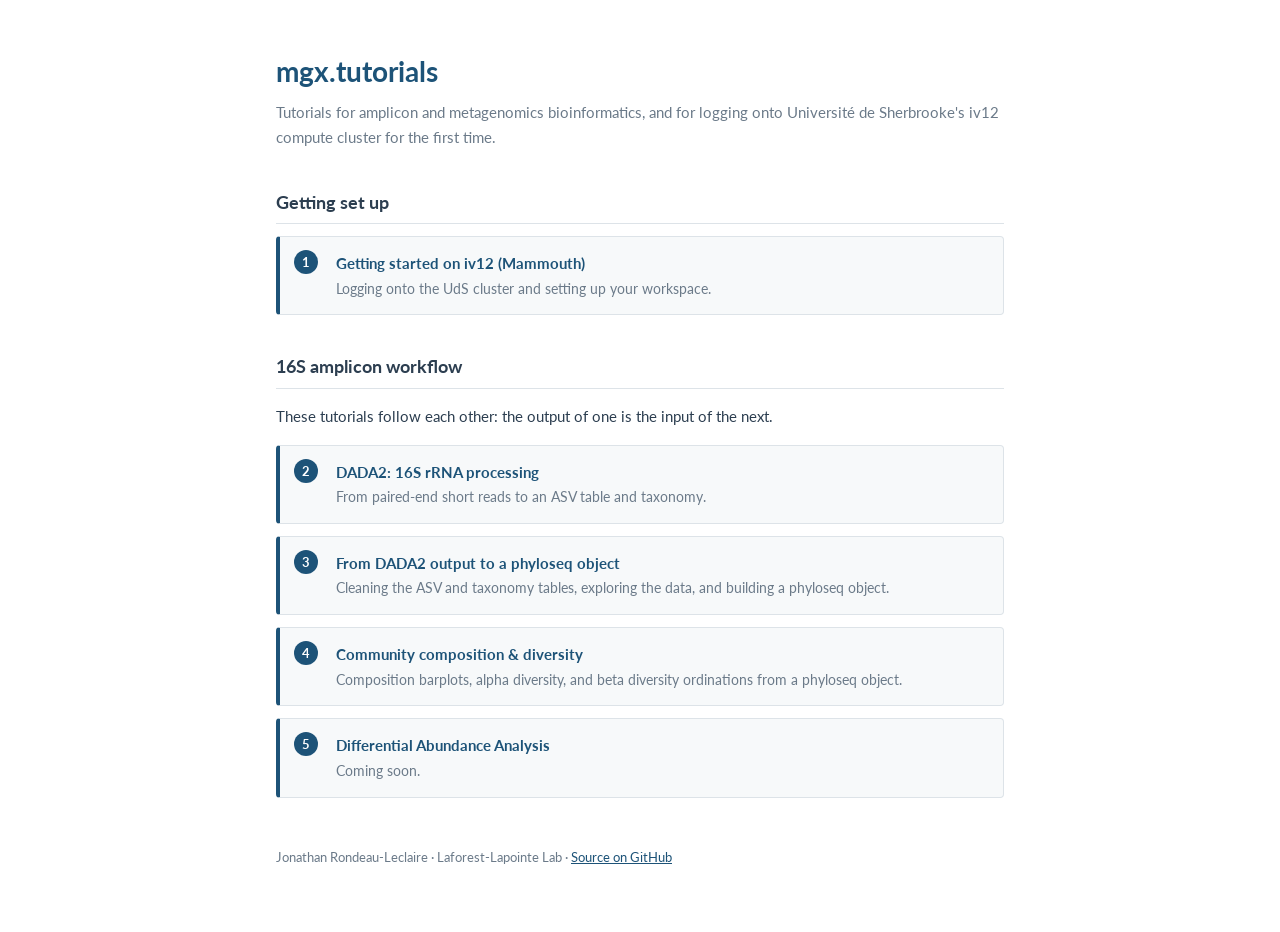
==== index.html @ 3ea7a68b "welcome page" ====
<!DOCTYPE html>
<html lang="en">
<head>
  <meta charset="utf-8">
  <meta name="viewport" content="width=device-width, initial-scale=1">
  <title>mgx.tutorials</title>
  <meta name="description" content="Tutorials for amplicon and metagenomics bioinformatics.">
  <link rel="preconnect" href="https://fonts.googleapis.com">
  <link rel="stylesheet" href="https://fonts.googleapis.com/css2?family=Lato:wght@400;700&display=swap">
  <style>
    :root {
      --blue: #1D5378;
      --ink: #2c3e50;
      --muted: #6b7a89;
      --accent: #e07b00;
      --line: #dde3e8;
      --bg: #ffffff;
      --card: #f7f9fa;
    }
    * { box-sizing: border-box; }
    body {
      margin: 0;
      font-family: Lato, "Helvetica Neue", Arial, sans-serif;
      font-size: 15px;
      line-height: 1.7;
      color: var(--ink);
      background: var(--bg);
    }
    main {
      max-width: 760px;
      margin: 0 auto;
      padding: 48px 16px 64px;
    }
    h1 {
      font-size: 28px;
      color: var(--blue);
      margin: 0 0 4px;
    }
    .lede { color: var(--muted); margin: 0 0 32px; }
    h2 {
      font-size: 18px;
      margin: 36px 0 12px;
      padding-bottom: 6px;
      border-bottom: 1px solid var(--line);
    }
    ol.tutorials {
      list-style: none;
      padding: 0;
      margin: 0;
      counter-reset: step;
    }
    ol.tutorials li {
      counter-increment: step;
      position: relative;
      margin: 0 0 12px;
    }
    ol.tutorials a {
      display: block;
      padding: 14px 16px 14px 56px;
      background: var(--card);
      border: 1px solid var(--line);
      border-left: 4px solid var(--blue);
      border-radius: 4px;
      color: inherit;
      text-decoration: none;
    }
    ol.tutorials a::before {
      content: counter(step);
      position: absolute;
      left: 18px;
      top: 14px;
      width: 24px;
      height: 24px;
      border-radius: 50%;
      background: var(--blue);
      color: #fff;
      font-weight: 700;
      font-size: 13px;
      line-height: 24px;
      text-align: center;
    }
    ol.tutorials a:hover,
    ol.tutorials a:focus-visible {
      border-left-color: var(--accent);
      background: #fff4e6;
    }
    ol.tutorials a:hover::before,
    ol.tutorials a:focus-visible::before { background: var(--accent); }
    .title { display: block; font-weight: 700; color: var(--blue); }
    .desc { display: block; color: var(--muted); font-size: 14px; }
    footer {
      margin-top: 48px;
      font-size: 13px;
      color: var(--muted);
    }
    footer a { color: var(--blue); }
  </style>
</head>
<body>
  <main>
    <h1>mgx.tutorials</h1>
    <p class="lede">Tutorials for amplicon and metagenomics bioinformatics, and for logging onto Université de Sherbrooke's iv12 compute cluster for the first time.</p>

    <h2>Getting set up</h2>
    <ol class="tutorials">
      <li>
        <a href="init_ip34.html">
          <span class="title">Getting started on iv12 (Mammouth)</span>
          <span class="desc">Logging onto the UdS cluster and setting up your workspace.</span>
        </a>
      </li>
    </ol>

    <h2>16S amplicon workflow</h2>
    <p>These tutorials follow each other: the output of one is the input of the next.</p>
    <ol class="tutorials" style="counter-reset: step 1;">
      <li>
        <a href="dada2_16S_tutorial.html">
          <span class="title">DADA2: 16S rRNA processing</span>
          <span class="desc">From paired-end short reads to an ASV table and taxonomy.</span>
        </a>
      </li>
      <li>
        <a href="postprocessing_phyloseq_tutorial.html">
          <span class="title">From DADA2 output to a phyloseq object</span>
          <span class="desc">Cleaning the ASV and taxonomy tables, exploring the data, and building a phyloseq object.</span>
        </a>
      </li>
      <li>
        <a href="community_composition_tutorial.html">
          <span class="title">Community composition &amp; diversity</span>
          <span class="desc">Composition barplots, alpha diversity, and beta diversity ordinations from a phyloseq object.</span>
        </a>
      </li>
      <li>
        <a href="">
          <span class="title">Differential Abundance Analysis</span>
          <span class="desc">Coming soon.</span>
        </a>
      </li>
    </ol>

    <footer>
      Jonathan Rondeau-Leclaire · Laforest-Lapointe Lab ·
      <a href="https://github.com/jorondo1/mgx.tutorials">Source on GitHub</a>
    </footer>
  </main>
</body>
</html>
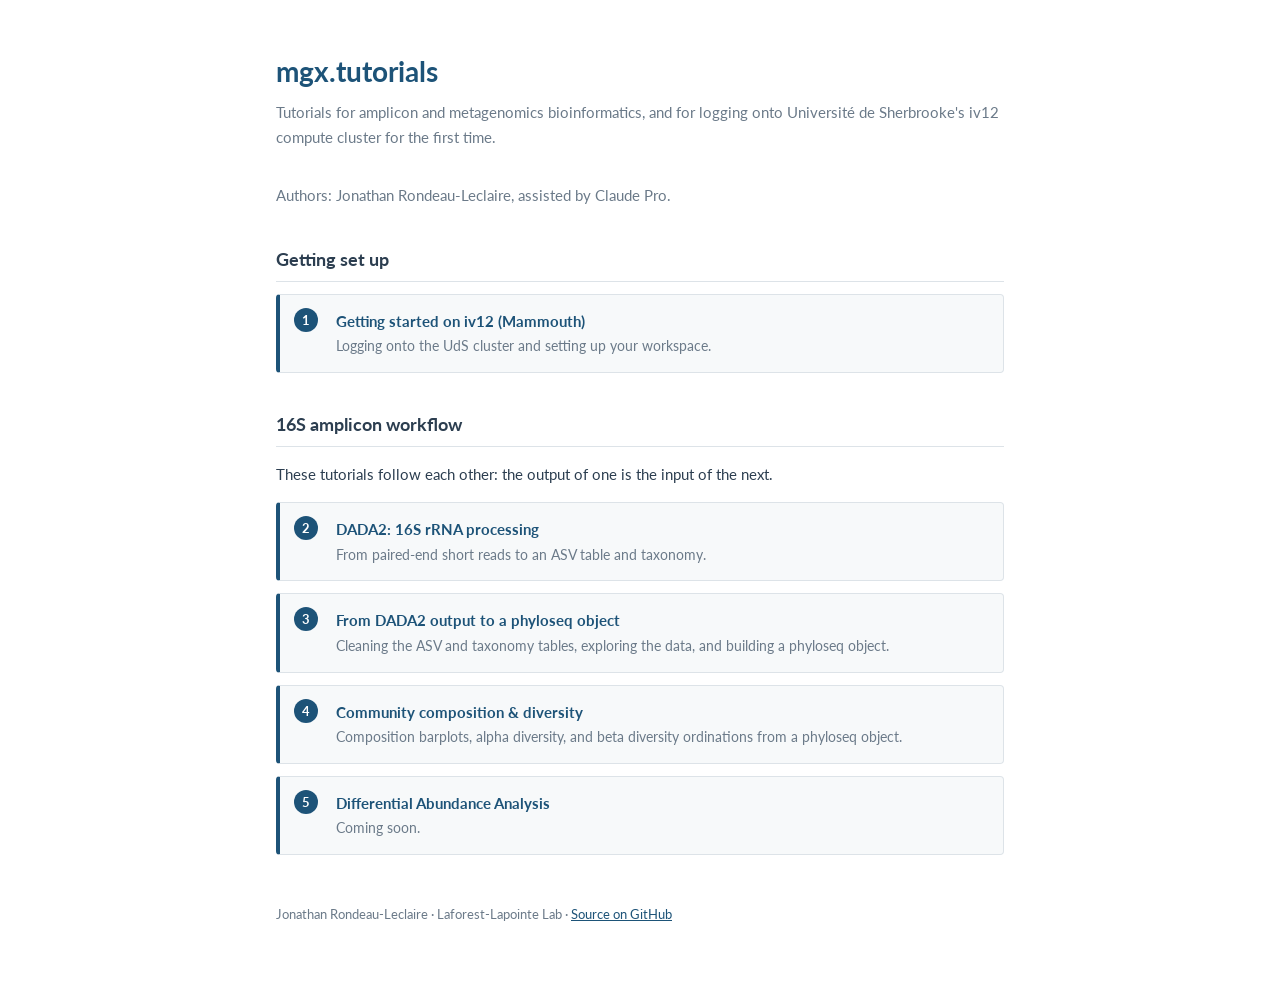
==== commit 744bc498: "authorship" ====
--- a/index.html
+++ b/index.html
@@ -100,6 +100,7 @@
   <main>
     <h1>mgx.tutorials</h1>
     <p class="lede">Tutorials for amplicon and metagenomics bioinformatics, and for logging onto Université de Sherbrooke's iv12 compute cluster for the first time.</p>
+    <p class="lede">Authors: Jonathan Rondeau-Leclaire, assisted by Claude Pro.</p>
 
     <h2>Getting set up</h2>
     <ol class="tutorials">
